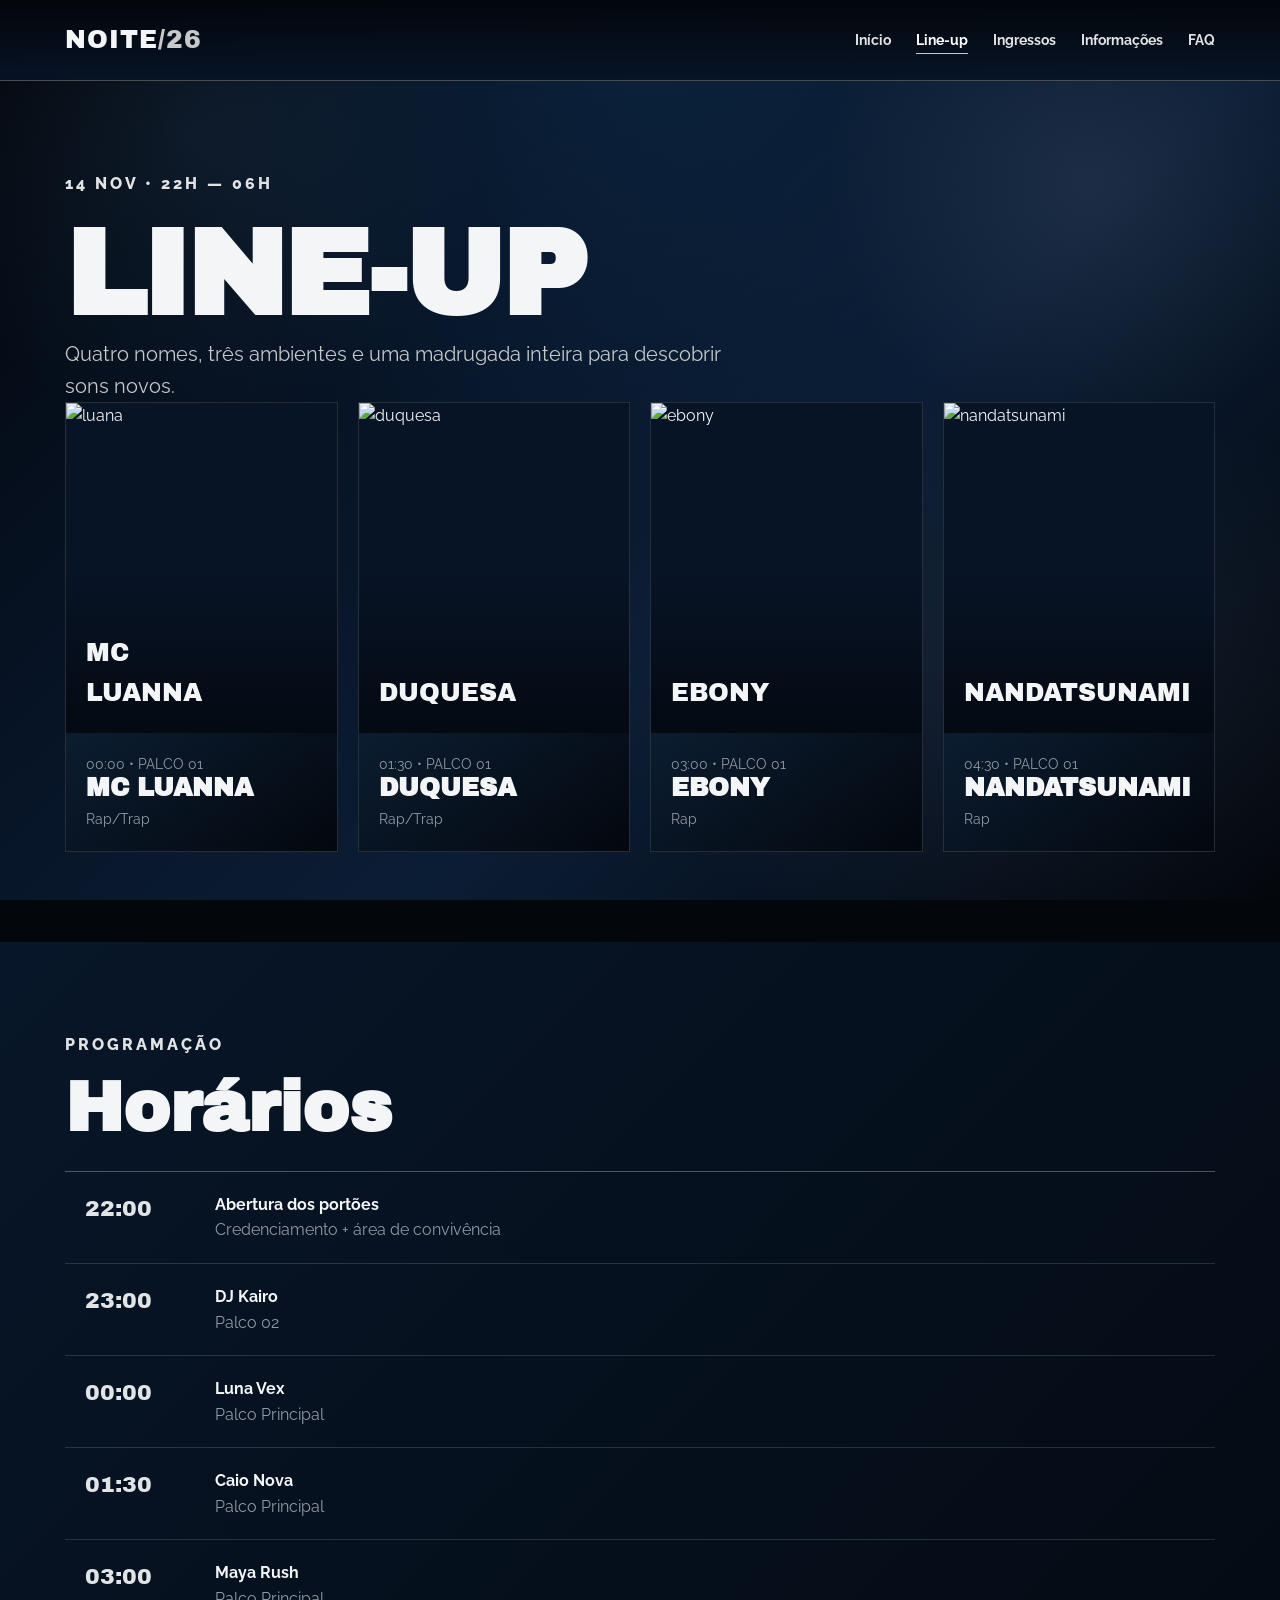
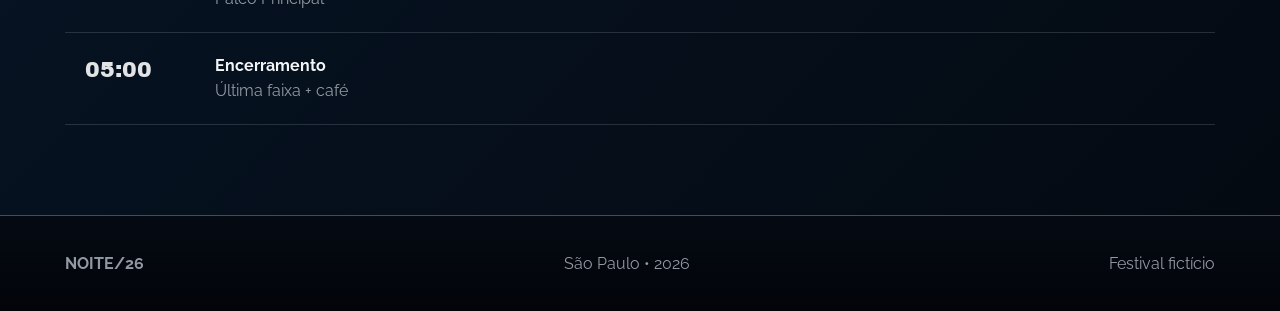
==== coisas/lineup.html @ 673504e4 "Initial commit" ====
<!DOCTYPE html>
<html lang="pt-BR">

<head>
    <meta charset="UTF-8">
    <meta name="viewport" content="width=device-width, initial-scale=1.0">
    <link rel="stylesheet" href="../css/lineup.css">

    <title>Line-up — NOITE/26</title>
</head>

<body>

<header>
    <nav class="navbar">

        <a href="index.html" class="logo">
            NOITE<span>/26</span>
        </a>

        <ul class="menu">
            <li><a href="../index.html">Início</a></li>
            <li><a href="lineup.html" class="ativo">Line-up</a></li>
            <li><a href="../coisas/ingressos.html">Ingressos</a></li>
            <li><a href="../coisas/informacoes.html">Informações</a></li>
            <li><a href="../coisas/faq.html">FAQ</a></li>
        </ul>

    </nav>
</header>


<main>

<section>

    <div class="container">

        <p class="kicker">
            14 NOV • 22H — 06H
        </p>

        <h1>LINE-UP</h1>

        <p class="texto-destaque">
            Quatro nomes, três ambientes e uma madrugada
            inteira para descobrir sons novos.
        </p>


        <div class="artistas">

            <article class="artista">

                <div class="artista-imagem">
                    <img src="../img/capa-luanna-1024x576.jpg" alt="luana">
                    <span>MC<br>LUANNA</span>
                </div>

                <div class="artista-info">
                
                    <p>00:00 • PALCO 01</p>
                    <h3>MC LUANNA</h3>
                    <p>Rap/Trap</p>
                </div>

            </article>


            <article class="artista">

                <div class="artista-imagem">
                    <img src="../img/Duquesa-Foto-Divulgacao.jpg" alt="duquesa">
                    <span>DUQUESA</span>
                </div>

                <div class="artista-info">
                    <p>01:30 • PALCO 01</p>
                    <h3>DUQUESA</h3>
                    <p>Rap/Trap</p>
                </div>

            </article>


            <article class="artista">

                <div class="artista-imagem">
                    <img src="../img/foto-2-e1765909673802.webp" alt="ebony">
                    <span>EBONY</span>
                </div>

                <div class="artista-info">
                    <p>03:00 • PALCO 01</p>
                    <h3>EBONY</h3>
                    <p>Rap</p>
                </div>

            </article>


            <article class="artista">

                <div class="artista-imagem">
                    <img src="../img/thumb-7.webp" alt="nandatsunami">
                    <span>NANDATSUNAMI</span>
                </div>

                <div class="artista-info">
                    <p>04:30 • PALCO 01</p>
                    <h3>NANDATSUNAMI</h3>
                    <p>Rap</p>
                </div>

            </article>

        </div>

    </div>

</section>


<section>

    <div class="container">

        <p class="kicker">Programação</p>

        <h2>Horários</h2>

        <div class="programacao">

            <div class="horario">
                <div class="hora">22:00</div>
                <div>
                    <strong>Abertura dos portões</strong>
                    <p>Credenciamento + área de convivência</p>
                </div>
            </div>

            <div class="horario">
                <div class="hora">23:00</div>
                <div>
                    <strong>DJ Kairo</strong>
                    <p>Palco 02</p>
                </div>
            </div>

            <div class="horario">
                <div class="hora">00:00</div>
                <div>
                    <strong>Luna Vex</strong>
                    <p>Palco Principal</p>
                </div>
            </div>

            <div class="horario">
                <div class="hora">01:30</div>
                <div>
                    <strong>Caio Nova</strong>
                    <p>Palco Principal</p>
                </div>
            </div>

            <div class="horario">
                <div class="hora">03:00</div>
                <div>
                    <strong>Maya Rush</strong>
                    <p>Palco Principal</p>
                </div>
            </div>

            <div class="horario">
                <div class="hora">05:00</div>
                <div>
                    <strong>Encerramento</strong>
                    <p>Última faixa + café</p>
                </div>
            </div>

        </div>

    </div>

</section>

</main>


<footer>

    <div class="footer-conteudo">
        <strong>NOITE/26</strong>
        <span>São Paulo • 2026</span>
        <span>Festival fictício</span>
    </div>

</footer>

</body>
</html>
---- css/lineup.css ----
@import url('https://fonts.googleapis.com/css2?family=Archivo+Black&family=Raleway:wght@400;500;600;700;800&family=Roboto:wght@400;500;700&display=swap');

:root {
    --azul-noite:#071426;
    --azul-profundo:#0b1d35;
    --azul-petroleo:#102b48;
    --preto:#03060b;
    --preto-azulado:#060c15;

    --branco:#f4f5f6;
    --prata:#c6c8ca;
    --prata-clara:#e1e3e4;

    --cinza:#9299a2;

    --borda:rgba(210,220,230,.16);
    --borda-prata:rgba(220,225,230,.32);
}

* {
    margin:0;
    padding:0;
    box-sizing:border-box;
}

html {
    scroll-behavior:smooth;
}

body {
    color:var(--branco);
    font-family:'Raleway',sans-serif;
    line-height:1.6;
    background-color:var(--preto);

    background-image:
        radial-gradient(circle at 15% 15%,rgba(74,116,155,.14),transparent 22%),
        radial-gradient(circle at 85% 20%,rgba(150,165,180,.12),transparent 20%),
        radial-gradient(circle at 50% 0%,rgba(15,48,82,.55),transparent 45%),
        radial-gradient(ellipse at 80% 75%,rgba(180,190,200,.07),transparent 30%),
        linear-gradient(135deg,#02050a 0%,#071426 35%,#0b1d35 60%,#03060b 100%);

    background-attachment:fixed;
    overflow-x:hidden;
}

body::before {
    content:"";
    position:fixed;
    inset:0;
    pointer-events:none;
    z-index:9999;
    opacity:.16;

    background-image:
        repeating-linear-gradient(
            0deg,
            rgba(255,255,255,.025) 0px,
            rgba(255,255,255,.025) 1px,
            transparent 1px,
            transparent 4px
        );

    mix-blend-mode:overlay;
}

a {
    color:inherit;
    text-decoration:none;
}

img {
    max-width:100%;
    display:block;
}

/* HEADER */

header {
    width:100%;
    position:sticky;
    top:0;
    z-index:1000;

    background:
        linear-gradient(
            180deg,
            rgba(3,6,11,.98),
            rgba(7,20,38,.94)
        );

    border-bottom:1px solid var(--borda-prata);
    backdrop-filter:blur(14px);
}

.navbar {
    max-width:1200px;
    min-height:80px;
    margin:auto;
    padding:0 25px;

    display:flex;
    align-items:center;
    justify-content:space-between;
    gap:30px;
}

.logo {
    font-family:'Archivo Black',sans-serif;
    font-size:25px;
    letter-spacing:1px;
}

.logo span {
    color:var(--prata);
}

.menu {
    display:flex;
    align-items:center;
    gap:25px;
    list-style:none;
}

.menu a {
    font-size:14px;
    font-weight:700;
    color:var(--prata-clara);
    transition:.3s;
}

.menu a:hover,
.menu a.ativo {
    color:white;
}

.menu a.ativo {
    border-bottom:1px solid var(--prata);
    padding-bottom:5px;
}

/* GERAL */

.container {
    width:min(1150px,90%);
    margin:auto;
}

section {
    padding:90px 0;
}

section:nth-of-type(even) {
    background:
        linear-gradient(
            135deg,
            rgba(8,25,46,.85),
            rgba(4,10,18,.95)
        );
}

h1,
h2,
h3 {
    font-family:'Archivo Black',sans-serif;
    line-height:1.05;
    color:var(--branco);
}

h1 {
    font-size:clamp(55px,10vw,120px);
    letter-spacing:-3px;
}

h2 {
    font-size:clamp(38px,6vw,70px);
    margin-bottom:25px;
}

h3 {
    font-size:25px;
    margin-bottom:12px;
}

p {
    color:var(--cinza);
}

.kicker {
    color:var(--prata-clara);
    text-transform:uppercase;
    font-weight:800;
    letter-spacing:3px;
    margin-bottom:15px;
}

.texto-destaque {
    font-size:20px;
    max-width:700px;
    color:var(--prata);
}

/* ARTISTAS */

.artistas {
    display:grid;
    grid-template-columns:repeat(4,1fr);
    gap:20px;
}

.artista {
    border:1px solid var(--borda);
    overflow:hidden;
    background:var(--preto-azulado);
    transition:.3s;
}

.artista:hover {
    border-color:var(--borda-prata);
    transform:translateY(-5px);

    box-shadow:
        0 15px 40px rgba(0,0,0,.35);
}

.artista-imagem {
    height:330px;
    position:relative;
    overflow:hidden;
    background:var(--azul-noite);
}

.artista-imagem img {
    width:100%;
    height:100%;
    object-fit:cover;
    object-position:center;
    display:block;

    transition:
        transform .5s ease,
        filter .5s ease;
}

.artista:hover .artista-imagem img {
    transform:scale(1.06);
    filter:brightness(1.08);
}

.artista-imagem::after {
    content:"";
    position:absolute;
    inset:0;

    background:
        linear-gradient(
            180deg,
            transparent 50%,
            rgba(3,6,11,.75) 100%
        );

    pointer-events:none;
}

.artista-imagem span {
    position:absolute;
    z-index:2;

    bottom:20px;
    left:20px;

    font-family:'Archivo Black',sans-serif;
    font-size:25px;
}

.artista-info {
    padding:20px;

    background:
        linear-gradient(
            145deg,
            rgba(16,43,72,.55),
            rgba(3,7,13,.95)
        );
}

.artista-info h3 {
    margin-bottom:7px;
}

.artista-info p {
    font-size:14px;
    color:var(--cinza);
}

/* PROGRAMAÇÃO */

.programacao {
    border-top:1px solid var(--borda-prata);
}

.horario {
    display:grid;
    grid-template-columns:130px 1fr;

    border-bottom:1px solid var(--borda);
}

.horario div {
    padding:20px;
}

.hora {
    font-family:'Archivo Black';
    font-size:22px;
    color:var(--prata-clara);
}

/* FOOTER */

footer {
    border-top:1px solid var(--borda-prata);
    padding:35px 0;
    color:var(--cinza);

    background:
        linear-gradient(
            180deg,
            #050a12,
            #020409
        );
}

.footer-conteudo {
    width:min(1150px,90%);
    margin:auto;

    display:flex;
    justify-content:space-between;
    gap:20px;
    flex-wrap:wrap;
}

/* RESPONSIVO */

@media (max-width:900px) {

    .navbar {
        flex-direction:column;
        padding:20px;
    }

    .menu {
        justify-content:center;
        gap:14px;
        flex-wrap:wrap;
    }

    .artistas {
        grid-template-columns:1fr 1fr;
    }

    .artista-imagem {
        height:360px;
    }
}

@media (max-width:600px) {

    section {
        padding:65px 0;
    }

    .artistas {
        grid-template-columns:1fr;
    }

    .menu {
        gap:10px;
    }

    .menu a {
        font-size:12px;
    }

    h1 {
        font-size:55px;
    }

    .horario {
        grid-template-columns:80px 1fr;
    }

    .artista-imagem {
        height:420px;
    }

    .footer-conteudo {
        flex-direction:column;
    }
}
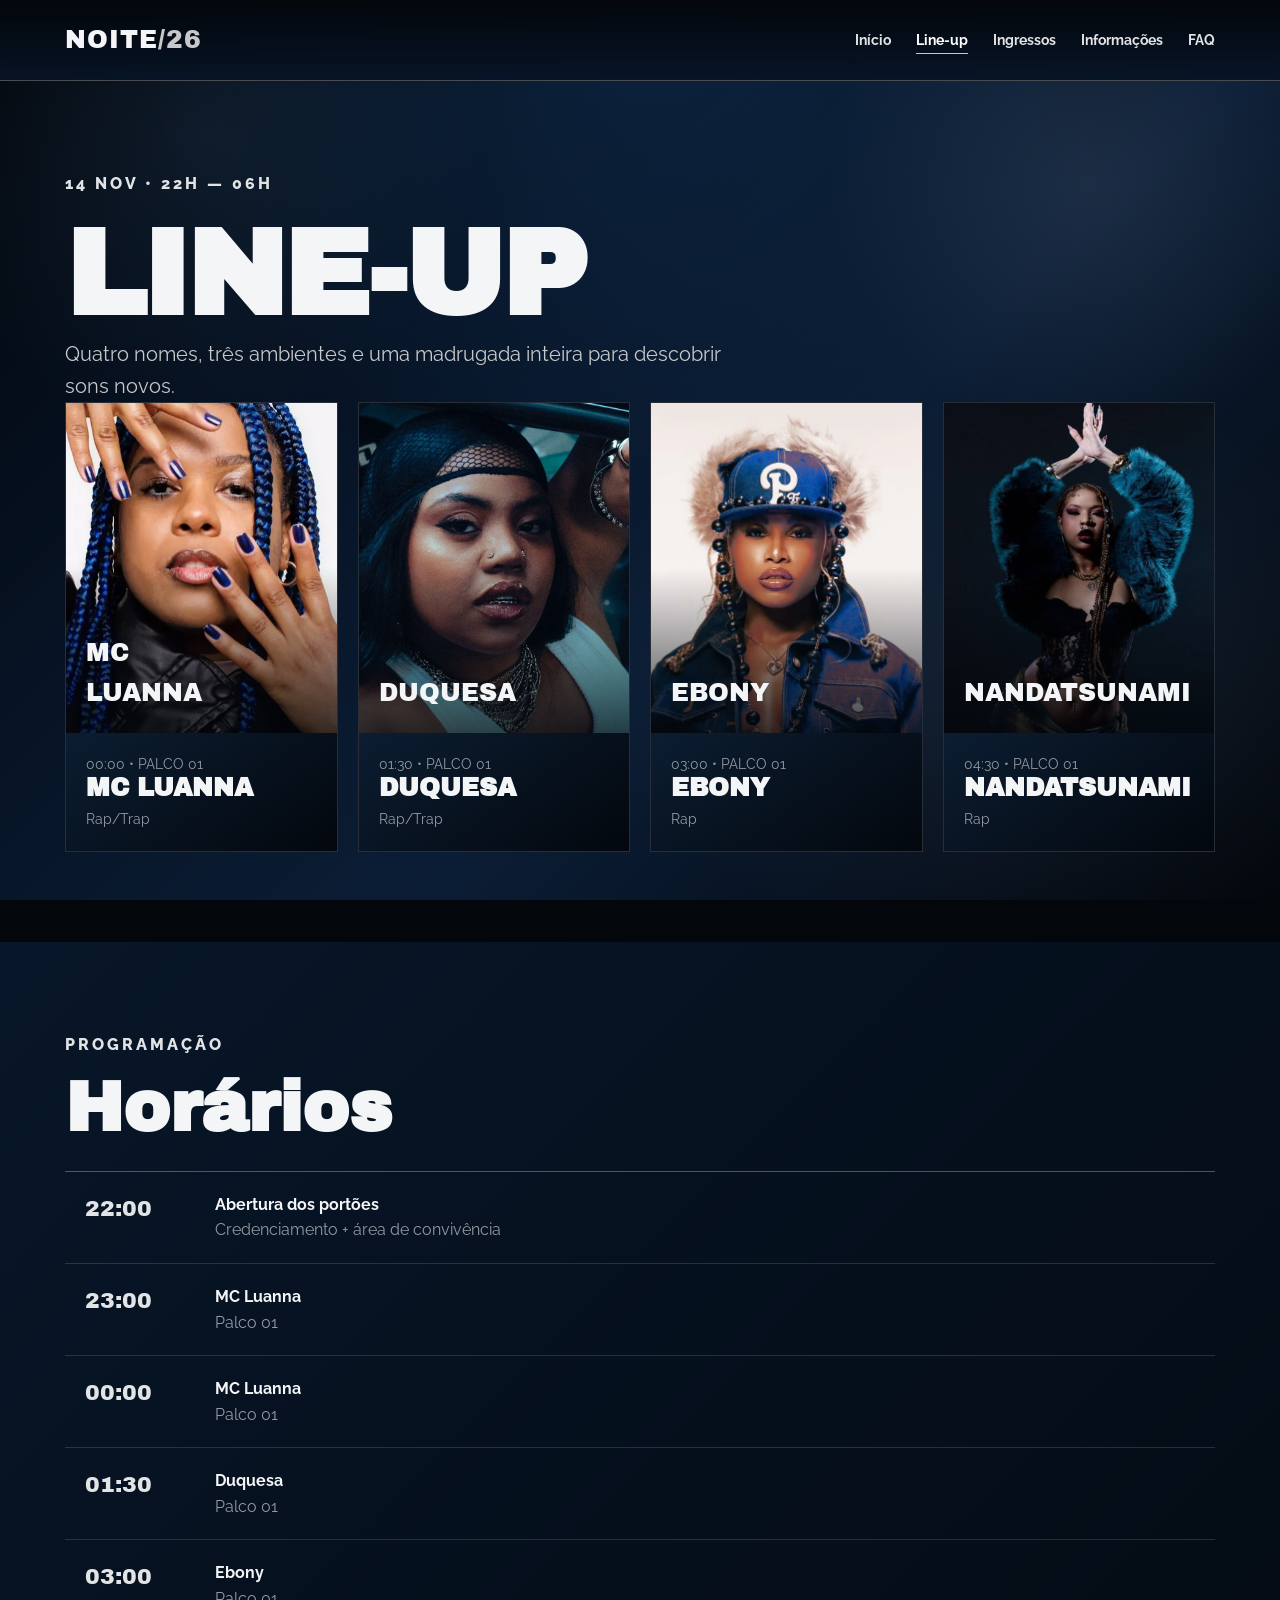
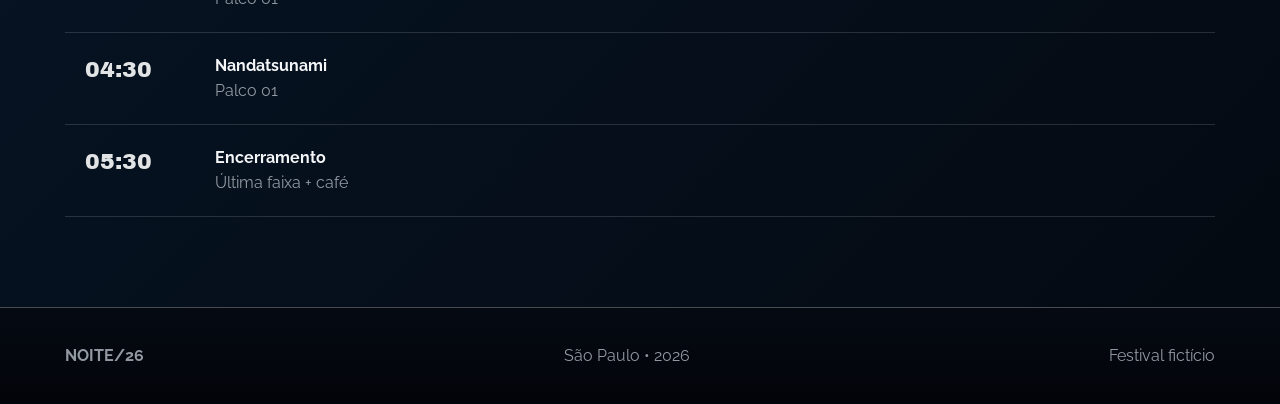
==== commit 9482ef74: "segundo commit" ====
--- a/coisas/lineup.html
+++ b/coisas/lineup.html
@@ -53,7 +53,7 @@
             <article class="artista">
 
                 <div class="artista-imagem">
-                    <img src="../img/capa-luanna-1024x576.jpg" alt="luana">
+                    <img src="../img/mcluanna.webp" alt="luana">
                     <span>MC<br>LUANNA</span>
                 </div>
 
@@ -70,7 +70,7 @@
             <article class="artista">
 
                 <div class="artista-imagem">
-                    <img src="../img/Duquesa-Foto-Divulgacao.jpg" alt="duquesa">
+                    <img src="../img/duquesa.jpeg" alt="duquesa">
                     <span>DUQUESA</span>
                 </div>
 
@@ -86,7 +86,7 @@
             <article class="artista">
 
                 <div class="artista-imagem">
-                    <img src="../img/foto-2-e1765909673802.webp" alt="ebony">
+                    <img src="../img/ebony.jpeg" alt="ebony">
                     <span>EBONY</span>
                 </div>
 
@@ -102,7 +102,7 @@
             <article class="artista">
 
                 <div class="artista-imagem">
-                    <img src="../img/thumb-7.webp" alt="nandatsunami">
+                    <img src="../img/nanda.jpeg" alt="nandatsunami">
                     <span>NANDATSUNAMI</span>
                 </div>
 
@@ -142,37 +142,45 @@
             <div class="horario">
                 <div class="hora">23:00</div>
                 <div>
-                    <strong>DJ Kairo</strong>
-                    <p>Palco 02</p>
+                    <strong>MC Luanna</strong>
+                    <p>Palco 01</p>
                 </div>
             </div>
 
             <div class="horario">
                 <div class="hora">00:00</div>
                 <div>
-                    <strong>Luna Vex</strong>
-                    <p>Palco Principal</p>
+                    <strong>MC Luanna</strong>
+                    <p>Palco 01</p>
                 </div>
             </div>
 
             <div class="horario">
                 <div class="hora">01:30</div>
                 <div>
-                    <strong>Caio Nova</strong>
-                    <p>Palco Principal</p>
+                    <strong>Duquesa</strong>
+                    <p>Palco 01</p>
                 </div>
             </div>
 
             <div class="horario">
                 <div class="hora">03:00</div>
                 <div>
-                    <strong>Maya Rush</strong>
-                    <p>Palco Principal</p>
-                </div>
-            </div>
-
-            <div class="horario">
-                <div class="hora">05:00</div>
+                    <strong>Ebony</strong>
+                    <p>Palco 01</p>
+                </div>
+            </div>
+
+             <div class="horario">
+                <div class="hora">04:30</div>
+                <div>
+                    <strong>Nandatsunami</strong>
+                    <p>Palco 01</p>
+                </div>
+            </div>
+
+            <div class="horario">
+                <div class="hora">05:30</div>
                 <div>
                     <strong>Encerramento</strong>
                     <p>Última faixa + café</p>
